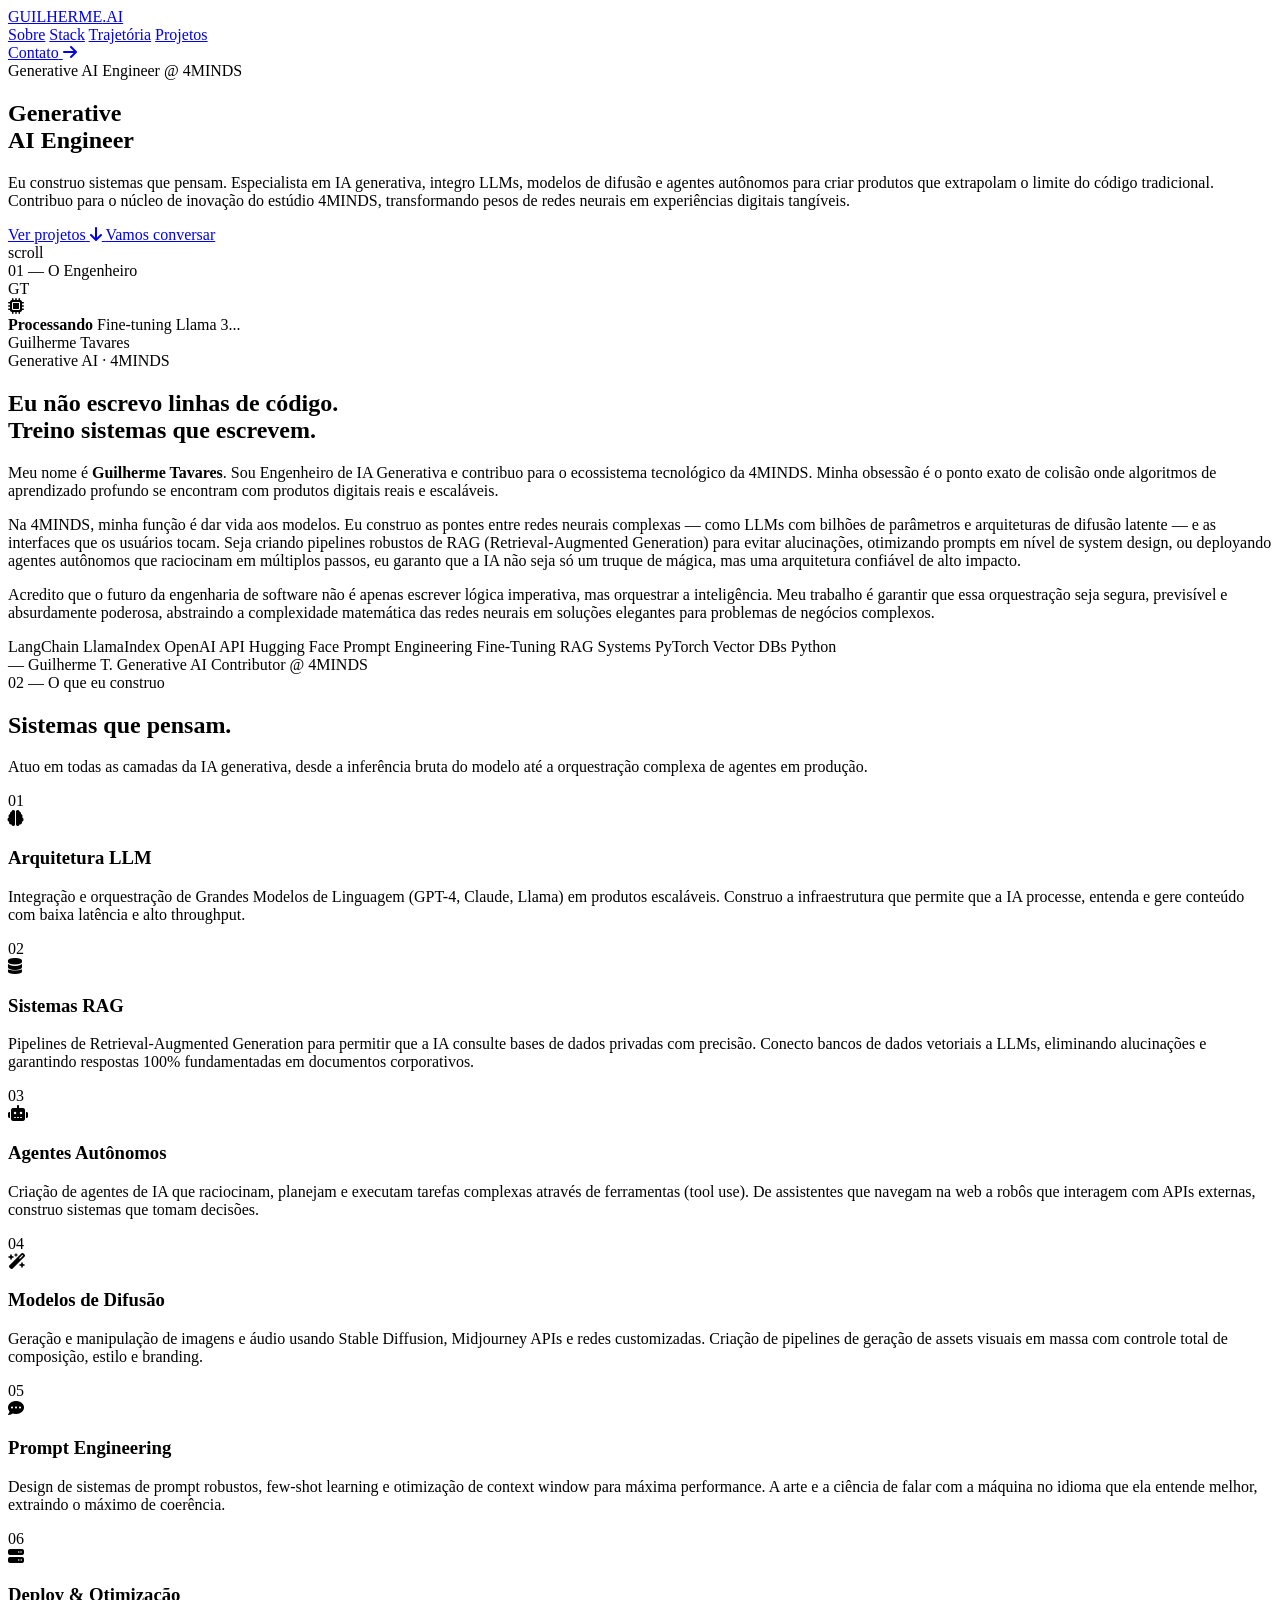
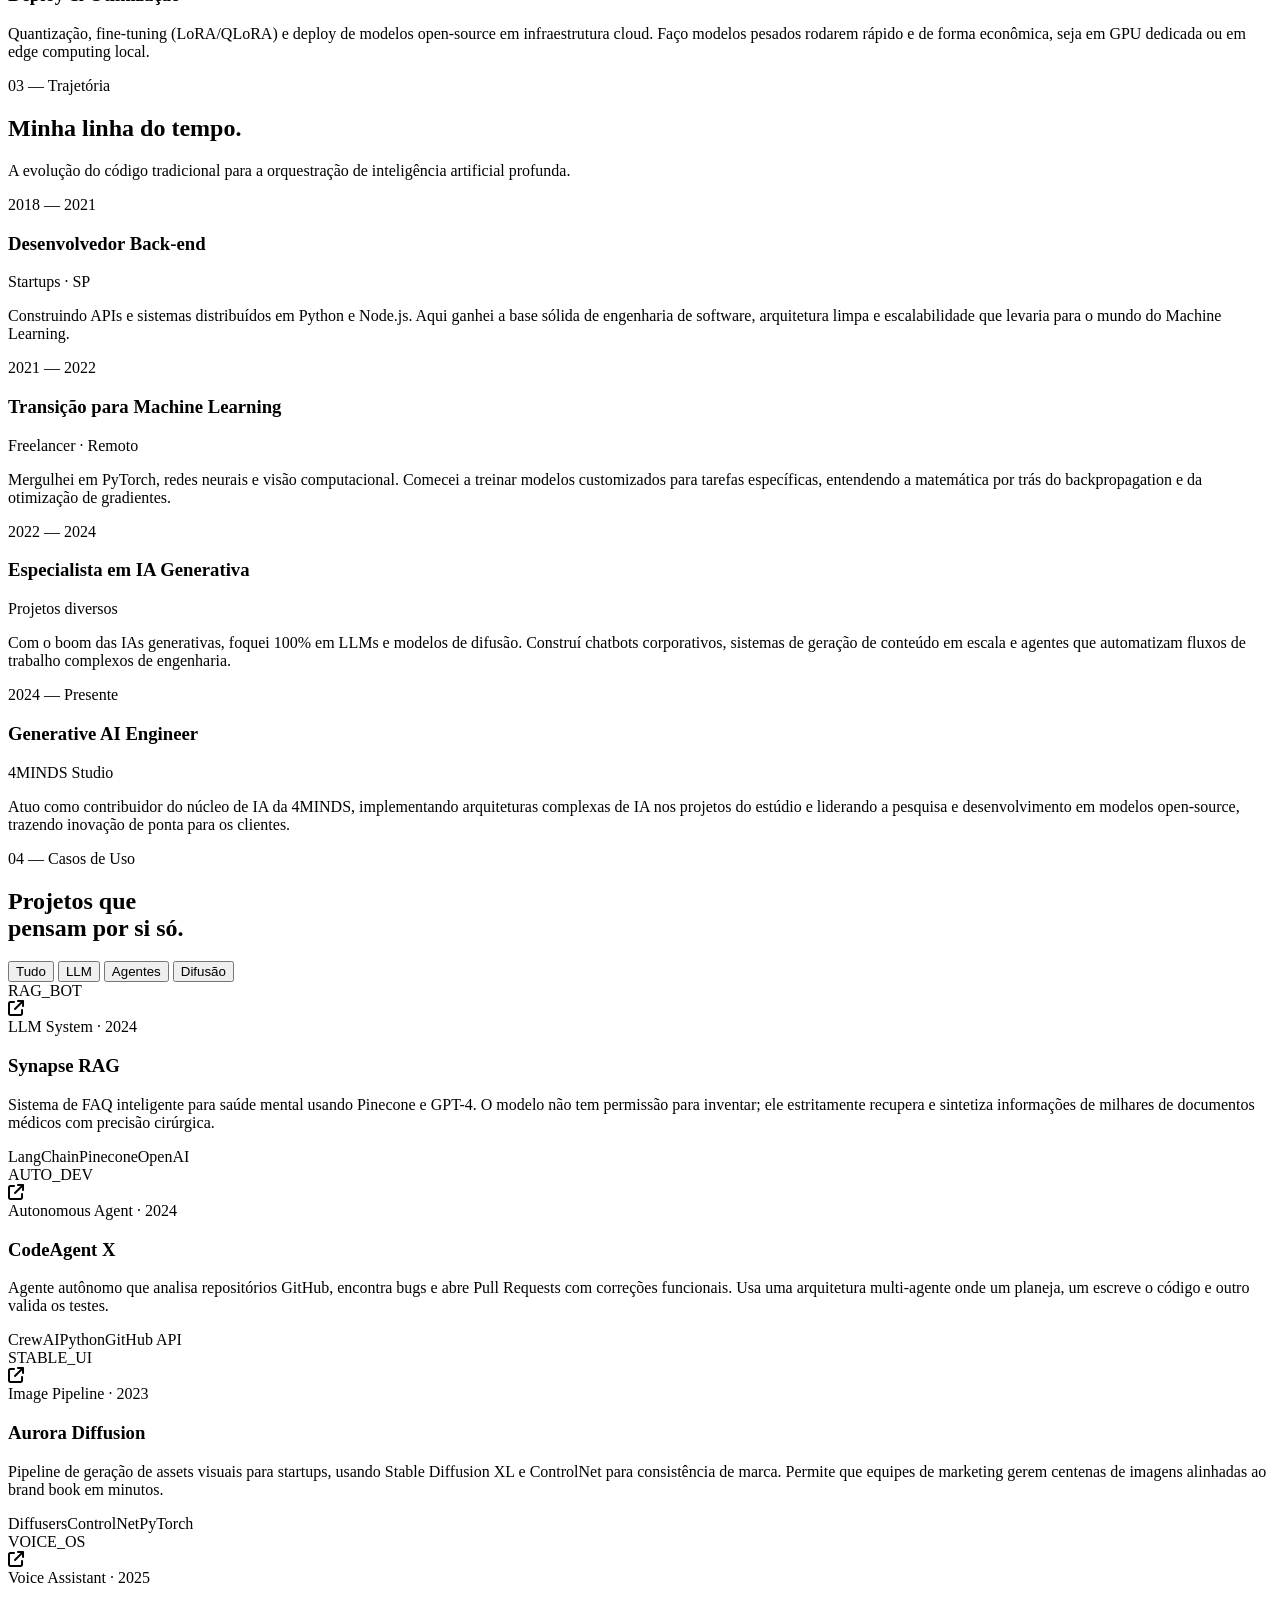
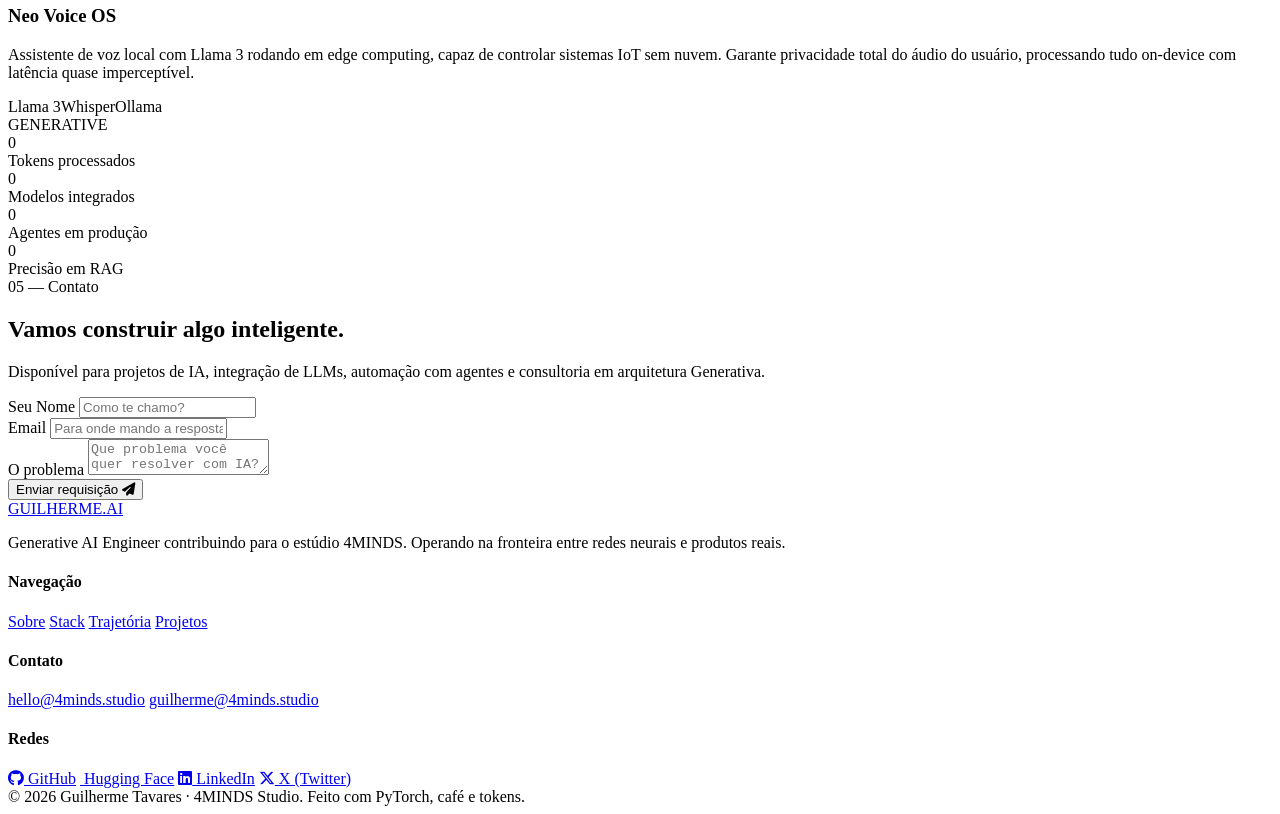
==== corecao.html @ 29cbefaf "Add corecao.html with complete webpage structure" ====
<!DOCTYPE html>
<html lang="pt-BR">
<head>
  <meta charset="UTF-8">
  <meta name="viewport" content="width=device-width, initial-scale=1.0">
  <title>Guilherme Tavares — Generative AI Engineer</title>
  <link rel="preconnect" href="https://fonts.googleapis.com">
  <link rel="preconnect" href="https://fonts.gstatic.com" crossorigin>
  <link href="https://fonts.googleapis.com/css2?family=Syne:wght@600;700;800&family=Manrope:wght@300;400;500;600;700;800&family=JetBrains+Mono:wght@400;500&display=swap" rel="stylesheet">
  <link rel="stylesheet" href="https://cdnjs.cloudflare.com/ajax/libs/font-awesome/6.4.0/css/all.min.css">
  <link rel="stylesheet" href="style-guilherme-tavares.css">
</head>
<body>

  <!-- Camadas de UI -->
  <div class="scroll-progress" id="scrollProgress"></div>
  <div class="cursor" id="cursor"></div>
  <div class="cursor-dot" id="cursorDot"></div>
  <div class="noise"></div>

  <!-- Navegação -->
  <header class="nav" id="nav">
    <div class="nav-inner">
      <a href="#" class="nav-logo">GUILHERME<span>.AI</span></a>
      <nav class="nav-links">
        <a href="#sobre">Sobre</a>
        <a href="#servicos">Stack</a>
        <a href="#experiencia">Trajetória</a>
        <a href="#projetos">Projetos</a>
      </nav>
      <a href="#contato" class="btn btn-nav magnetic">
        <span>Contato</span>
        <i class="fas fa-arrow-right"></i>
      </a>
    </div>
  </header>

  <main>

    <!-- HERO -->
    <section class="hero">
      <div class="hero-bg">
        <div class="grid-bg"></div>
        <div class="orb orb-1"></div>
        <div class="orb orb-2"></div>
        <div class="orb orb-3"></div>
      </div>

      <div class="hero-content">
        <div class="hero-badge">
          <span class="pulse-dot"></span>
          <span>Generative AI Engineer @ 4MINDS</span>
        </div>

        <h1 class="hero-title" id="heroTitle">
          <span class="text-stroke">Generative</span><br>
          AI Engineer
        </h1>

        <p class="hero-sub">
          Eu construo sistemas que pensam. Especialista em IA generativa, integro LLMs, 
          modelos de difusão e agentes autônomos para criar produtos que extrapolam o limite do código tradicional. 
          Contribuo para o núcleo de inovação do estúdio 4MINDS, transformando pesos de redes neurais em experiências digitais tangíveis.
        </p>

        <div class="hero-cta">
          <a href="#projetos" class="btn btn-primary magnetic">
            <span>Ver projetos</span>
            <i class="fas fa-arrow-down"></i>
          </a>
          <a href="#contato" class="btn btn-ghost">
            <span>Vamos conversar</span>
          </a>
        </div>
      </div>

      <div class="scroll-hint">
        <span>scroll</span>
        <div class="scroll-line"></div>
      </div>
    </section>

    <!-- SOBRE MIM -->
    <section id="sobre" class="about">
      <div class="section-tag">
        <span class="tag-line"></span>
        <span>01 — O Engenheiro</span>
      </div>

      <div class="about-grid">
        <div class="about-visual reveal">
          <div class="monogram">G<span>T</span></div>
          <div class="floating-card">
            <i class="fas fa-microchip"></i>
            <div>
              <strong>Processando</strong>
              <span id="liveStatus">Fine-tuning Llama 3...</span>
            </div>
          </div>
          <div class="image-tag" id="nameScramble">Guilherme Tavares<br><span>Generative AI · 4MINDS</span></div>
        </div>

        <div class="about-content">
          <h2 class="section-title">
            Eu não escrevo linhas de código.<br>
            <span class="accent">Treino sistemas que escrevem.</span>
          </h2>

          <p class="lead">
            Meu nome é <strong>Guilherme Tavares</strong>. Sou Engenheiro de IA Generativa e contribuo para o ecossistema tecnológico da 4MINDS. 
            Minha obsessão é o ponto exato de colisão onde algoritmos de aprendizado profundo se encontram com produtos digitais reais e escaláveis.
          </p>

          <p>
            Na 4MINDS, minha função é dar vida aos modelos. Eu construo as pontes entre redes neurais complexas — como LLMs com bilhões de parâmetros e arquiteturas de difusão latente — e as interfaces que os usuários tocam. 
            Seja criando pipelines robustos de RAG (Retrieval-Augmented Generation) para evitar alucinações, otimizando prompts em nível de system design, ou deployando agentes autônomos que raciocinam em múltiplos passos, eu garanto que a IA não seja só um truque de mágica, mas uma arquitetura confiável de alto impacto.
          </p>

          <p>
            Acredito que o futuro da engenharia de software não é apenas escrever lógica imperativa, mas orquestrar a inteligência. Meu trabalho é garantir que essa orquestração seja segura, previsível e absurdamente poderosa, abstraindo a complexidade matemática das redes neurais em soluções elegantes para problemas de negócios complexos.
          </p>

          <div class="skills">
            <span>LangChain</span>
            <span>LlamaIndex</span>
            <span>OpenAI API</span>
            <span>Hugging Face</span>
            <span>Prompt Engineering</span>
            <span>Fine-Tuning</span>
            <span>RAG Systems</span>
            <span>PyTorch</span>
            <span>Vector DBs</span>
            <span>Python</span>
          </div>

          <div class="signature">
            <span class="sig-name">— Guilherme T.</span>
            <span class="sig-role">Generative AI Contributor @ 4MINDS</span>
          </div>
        </div>
      </div>
    </section>

    <!-- SERVIÇOS / STACK -->
    <section id="servicos" class="services">
      <div class="section-tag">
        <span class="tag-line"></span>
        <span>02 — O que eu construo</span>
      </div>
      <h2 class="section-title">Sistemas que <span class="accent">pensam.</span></h2>
      <p class="section-desc">
        Atuo em todas as camadas da IA generativa, desde a inferência bruta do modelo até a orquestração complexa de agentes em produção.
      </p>

      <div class="services-grid">
        <div class="service-card reveal">
          <div class="service-num">01</div>
          <div class="service-icon"><i class="fas fa-brain"></i></div>
          <h3>Arquitetura LLM</h3>
          <p>Integração e orquestração de Grandes Modelos de Linguagem (GPT-4, Claude, Llama) em produtos escaláveis. Construo a infraestrutura que permite que a IA processe, entenda e gere conteúdo com baixa latência e alto throughput.</p>
        </div>

        <div class="service-card reveal">
          <div class="service-num">02</div>
          <div class="service-icon"><i class="fas fa-database"></i></div>
          <h3>Sistemas RAG</h3>
          <p>Pipelines de Retrieval-Augmented Generation para permitir que a IA consulte bases de dados privadas com precisão. Conecto bancos de dados vetoriais a LLMs, eliminando alucinações e garantindo respostas 100% fundamentadas em documentos corporativos.</p>
        </div>

        <div class="service-card reveal">
          <div class="service-num">03</div>
          <div class="service-icon"><i class="fas fa-robot"></i></div>
          <h3>Agentes Autônomos</h3>
          <p>Criação de agentes de IA que raciocinam, planejam e executam tarefas complexas através de ferramentas (tool use). De assistentes que navegam na web a robôs que interagem com APIs externas, construo sistemas que tomam decisões.</p>
        </div>

        <div class="service-card reveal">
          <div class="service-num">04</div>
          <div class="service-icon"><i class="fas fa-wand-magic-sparkles"></i></div>
          <h3>Modelos de Difusão</h3>
          <p>Geração e manipulação de imagens e áudio usando Stable Diffusion, Midjourney APIs e redes customizadas. Criação de pipelines de geração de assets visuais em massa com controle total de composição, estilo e branding.</p>
        </div>

        <div class="service-card reveal">
          <div class="service-num">05</div>
          <div class="service-icon"><i class="fas fa-comment-dots"></i></div>
          <h3>Prompt Engineering</h3>
          <p>Design de sistemas de prompt robustos, few-shot learning e otimização de context window para máxima performance. A arte e a ciência de falar com a máquina no idioma que ela entende melhor, extraindo o máximo de coerência.</p>
        </div>

        <div class="service-card reveal">
          <div class="service-num">06</div>
          <div class="service-icon"><i class="fas fa-server"></i></div>
          <h3>Deploy & Otimização</h3>
          <p>Quantização, fine-tuning (LoRA/QLoRA) e deploy de modelos open-source em infraestrutura cloud. Faço modelos pesados rodarem rápido e de forma econômica, seja em GPU dedicada ou em edge computing local.</p>
        </div>
      </div>
    </section>

    <!-- EXPERIÊNCIA -->
    <section id="experiencia" class="experience">
      <div class="section-tag">
        <span class="tag-line"></span>
        <span>03 — Trajetória</span>
      </div>

      <h2 class="section-title center">
        Minha <span class="accent">linha do tempo.</span>
      </h2>
      <p class="section-desc center">
        A evolução do código tradicional para a orquestração de inteligência artificial profunda.
      </p>

      <div class="timeline">
        <div class="timeline-line"></div>
        
        <div class="timeline-item reveal">
          <div class="timeline-dot"></div>
          <div class="timeline-content">
            <span class="timeline-phase">2018 — 2021</span>
            <h3>Desenvolvedor Back-end</h3>
            <div class="timeline-company">Startups · SP</div>
            <p>Construindo APIs e sistemas distribuídos em Python e Node.js. Aqui ganhei a base sólida de engenharia de software, arquitetura limpa e escalabilidade que levaria para o mundo do Machine Learning.</p>
          </div>
        </div>

        <div class="timeline-item reveal">
          <div class="timeline-dot"></div>
          <div class="timeline-content">
            <span class="timeline-phase">2021 — 2022</span>
            <h3>Transição para Machine Learning</h3>
            <div class="timeline-company">Freelancer · Remoto</div>
            <p>Mergulhei em PyTorch, redes neurais e visão computacional. Comecei a treinar modelos customizados para tarefas específicas, entendendo a matemática por trás do backpropagation e da otimização de gradientes.</p>
          </div>
        </div>

        <div class="timeline-item reveal">
          <div class="timeline-dot"></div>
          <div class="timeline-content">
            <span class="timeline-phase">2022 — 2024</span>
            <h3>Especialista em IA Generativa</h3>
            <div class="timeline-company">Projetos diversos</div>
            <p>Com o boom das IAs generativas, foquei 100% em LLMs e modelos de difusão. Construí chatbots corporativos, sistemas de geração de conteúdo em escala e agentes que automatizam fluxos de trabalho complexos de engenharia.</p>
          </div>
        </div>

        <div class="timeline-item reveal">
          <div class="timeline-dot"></div>
          <div class="timeline-content">
            <span class="timeline-phase">2024 — Presente</span>
            <h3>Generative AI Engineer</h3>
            <div class="timeline-company">4MINDS Studio</div>
            <p>Atuo como contribuidor do núcleo de IA da 4MINDS, implementando arquiteturas complexas de IA nos projetos do estúdio e liderando a pesquisa e desenvolvimento em modelos open-source, trazendo inovação de ponta para os clientes.</p>
          </div>
        </div>
      </div>
    </section>

    <!-- PROJETOS -->
    <section id="projetos" class="projects">
      <div class="section-tag">
        <span class="tag-line"></span>
        <span>04 — Casos de Uso</span>
      </div>

      <div class="projects-header">
        <h2 class="section-title">
          Projetos que <br><span class="accent">pensam por si só.</span>
        </h2>
        <div class="project-filters">
          <button class="filter-btn active" data-filter="all">Tudo</button>
          <button class="filter-btn" data-filter="llm">LLM</button>
          <button class="filter-btn" data-filter="agent">Agentes</button>
          <button class="filter-btn" data-filter="diffusion">Difusão</button>
        </div>
      </div>

      <div class="projects-grid">
        <article class="project-card reveal" data-category="llm">
          <div class="project-visual">
            <div class="project-code">RAG_BOT</div>
            <div class="project-overlay">
              <span class="project-link"><i class="fas fa-arrow-up-right-from-square"></i></span>
            </div>
          </div>
          <div class="project-info">
            <span class="project-cat">LLM System · 2024</span>
            <h3>Synapse RAG</h3>
            <p>Sistema de FAQ inteligente para saúde mental usando Pinecone e GPT-4. O modelo não tem permissão para inventar; ele estritamente recupera e sintetiza informações de milhares de documentos médicos com precisão cirúrgica.</p>
            <div class="project-tech">
              <span>LangChain</span><span>Pinecone</span><span>OpenAI</span>
            </div>
          </div>
        </article>

        <article class="project-card reveal" data-category="agent">
          <div class="project-visual">
            <div class="project-code">AUTO_DEV</div>
            <div class="project-overlay">
              <span class="project-link"><i class="fas fa-arrow-up-right-from-square"></i></span>
            </div>
          </div>
          <div class="project-info">
            <span class="project-cat">Autonomous Agent · 2024</span>
            <h3>CodeAgent X</h3>
            <p>Agente autônomo que analisa repositórios GitHub, encontra bugs e abre Pull Requests com correções funcionais. Usa uma arquitetura multi-agente onde um planeja, um escreve o código e outro valida os testes.</p>
            <div class="project-tech">
              <span>CrewAI</span><span>Python</span><span>GitHub API</span>
            </div>
          </div>
        </article>

        <article class="project-card reveal" data-category="diffusion">
          <div class="project-visual">
            <div class="project-code">STABLE_UI</div>
            <div class="project-overlay">
              <span class="project-link"><i class="fas fa-arrow-up-right-from-square"></i></span>
            </div>
          </div>
          <div class="project-info">
            <span class="project-cat">Image Pipeline · 2023</span>
            <h3>Aurora Diffusion</h3>
            <p>Pipeline de geração de assets visuais para startups, usando Stable Diffusion XL e ControlNet para consistência de marca. Permite que equipes de marketing gerem centenas de imagens alinhadas ao brand book em minutos.</p>
            <div class="project-tech">
              <span>Diffusers</span><span>ControlNet</span><span>PyTorch</span>
            </div>
          </div>
        </article>

        <article class="project-card reveal" data-category="llm agent">
          <div class="project-visual">
            <div class="project-code">VOICE_OS</div>
            <div class="project-overlay">
              <span class="project-link"><i class="fas fa-arrow-up-right-from-square"></i></span>
            </div>
          </div>
          <div class="project-info">
            <span class="project-cat">Voice Assistant · 2025</span>
            <h3>Neo Voice OS</h3>
            <p>Assistente de voz local com Llama 3 rodando em edge computing, capaz de controlar sistemas IoT sem nuvem. Garante privacidade total do áudio do usuário, processando tudo on-device com latência quase imperceptível.</p>
            <div class="project-tech">
              <span>Llama 3</span><span>Whisper</span><span>Ollama</span>
            </div>
          </div>
        </article>
      </div>
    </section>

    <!-- STATS -->
    <section class="stats">
      <div class="stats-bg">
        <div class="big-text">GENERATIVE</div>
      </div>
      <div class="stats-grid">
        <div class="stat-card reveal">
          <div class="stat-number" data-target="5" data-suffix="M+">0</div>
          <div class="stat-label">Tokens processados</div>
        </div>
        <div class="stat-card reveal">
          <div class="stat-number" data-target="40" data-suffix="+">0</div>
          <div class="stat-label">Modelos integrados</div>
        </div>
        <div class="stat-card reveal">
          <div class="stat-number" data-target="15" data-suffix="+">0</div>
          <div class="stat-label">Agentes em produção</div>
        </div>
        <div class="stat-card reveal">
          <div class="stat-number" data-target="99" data-suffix="%">0</div>
          <div class="stat-label">Precisão em RAG</div>
        </div>
      </div>
    </section>

    <!-- CONTATO -->
    <section id="contato" class="contact">
      <div class="section-tag">
        <span class="tag-line"></span>
        <span>05 — Contato</span>
      </div>
      <h2 class="section-title center">
        Vamos construir algo <span class="accent">inteligente.</span>
      </h2>
      <p class="section-desc center">
        Disponível para projetos de IA, integração de LLMs, automação com agentes e consultoria em arquitetura Generativa.
      </p>

      <form class="contact-form reveal" id="contactForm">
        <div class="form-group">
          <label>Seu Nome</label>
          <input type="text" class="form-input" placeholder="Como te chamo?" required>
        </div>
        <div class="form-group">
          <label>Email</label>
          <input type="email" class="form-input" placeholder="Para onde mando a resposta?" required>
        </div>
        <div class="form-group">
          <label>O problema</label>
          <textarea class="form-textarea" placeholder="Que problema você quer resolver com IA?"></textarea>
        </div>
        <button type="submit" class="btn btn-primary btn-xl magnetic">
          <span>Enviar requisição</span>
          <i class="fas fa-paper-plane"></i>
        </button>
      </form>
    </section>

  </main>

  <!-- FOOTER -->
  <footer class="footer">
    <div class="footer-inner">
      <div class="footer-brand">
        <a href="#" class="nav-logo">GUILHERME<span>.AI</span></a>
        <p>Generative AI Engineer contribuindo para o estúdio 4MINDS. Operando na fronteira entre redes neurais e produtos reais.</p>
      </div>

      <div class="footer-col">
        <h4>Navegação</h4>
        <a href="#sobre">Sobre</a>
        <a href="#servicos">Stack</a>
        <a href="#experiencia">Trajetória</a>
        <a href="#projetos">Projetos</a>
      </div>

      <div class="footer-col">
        <h4>Contato</h4>
        <a href="mailto:hello@4minds.studio">hello@4minds.studio</a>
        <a href="mailto:guilherme@4minds.studio">guilherme@4minds.studio</a>
      </div>

      <div class="footer-col">
        <h4>Redes</h4>
        <a href="#"><i class="fab fa-github"></i> GitHub</a>
        <a href="#"><i class="fab fa-huggingface"></i> Hugging Face</a>
        <a href="#"><i class="fab fa-linkedin"></i> LinkedIn</a>
        <a href="#"><i class="fab fa-x-twitter"></i> X (Twitter)</a>
      </div>
    </div>

    <div class="footer-bottom">
      <span>© 2026 Guilherme Tavares · 4MINDS Studio.</span>
      <span>Feito com PyTorch, café e tokens.</span>
    </div>
  </footer>

  <!-- SCRIPT UNIFICADO CORRIGIDO -->
  <script>
    document.addEventListener('DOMContentLoaded', () => {

      // ===== 1. Cursor Customizado =====
      const cursor = document.getElementById('cursor');
      const cursorDot = document.getElementById('cursorDot');
      let mouseX = 0, mouseY = 0;
      let curX = 0, curY = 0;

      if (window.innerWidth > 768 && cursor && cursorDot) {
        document.addEventListener('mousemove', (e) => {
          mouseX = e.clientX;
          mouseY = e.clientY;
          cursorDot.style.transform = `translate(${mouseX - 3}px, ${mouseY - 3}px)`;
        });

        function animateCursor() {
          curX += (mouseX - curX) * 0.18;
          curY += (mouseY - curY) * 0.18;
          cursor.style.transform = `translate(${curX - 18}px, ${curY - 18}px)`;
          requestAnimationFrame(animateCursor);
        }
        animateCursor();

        const interactiveElements = document.querySelectorAll('a, button, .magnetic, .project-card, .timeline-content, .skills span, .form-input, .form-textarea');
        interactiveElements.forEach(el => {
          el.addEventListener('mouseenter', () => cursor.classList.add('cursor-grow'));
          el.addEventListener('mouseleave', () => cursor.classList.remove('cursor-grow'));
        });
      }

      // ===== 2. Barra de Progresso & Nav Scroll =====
      const progress = document.getElementById('scrollProgress');
      const nav = document.getElementById('nav');

      window.addEventListener('scroll', () => {
        const h = document.documentElement;
        const scrollTop = h.scrollTop || document.body.scrollTop;
        const scrollHeight = h.scrollHeight - h.clientHeight;
        
        if (progress && scrollHeight > 0) {
          const scrolled = (scrollTop / scrollHeight) * 100;
          progress.style.width = scrolled + '%';
        }

        if (nav) {
          if (scrollTop > 50) {
            nav.classList.add('nav-scrolled');
          } else {
            nav.classList.remove('nav-scrolled');
          }
        }
      });

      // ===== 3. Filtro de Projetos =====
      const filterBtns = document.querySelectorAll('.filter-btn');
      const projectCards = document.querySelectorAll('.project-card');

      if (filterBtns.length > 0 && projectCards.length > 0) {
        filterBtns.forEach(btn => {
          btn.addEventListener('click', () => {
            filterBtns.forEach(b => b.classList.remove('active'));
            btn.classList.add('active');

            const filterValue = btn.getAttribute('data-filter');

            projectCards.forEach(card => {
              const category = card.getAttribute('data-category') || '';
              if (filterValue === 'all' || category.includes(filterValue)) {
                card.classList.remove('hidden');
              } else {
                card.classList.add('hidden');
              }
            });
          });
        });
      }

      // ===== 4. Animação de Revelação ao Rolar (Scroll Reveal) =====
      const revealElements = document.querySelectorAll('.reveal');

      if (revealElements.length > 0) {
        const revealOnScroll = () => {
          const triggerBottom = window.innerHeight * 0.9;

          revealElements.forEach(el => {
            const boxTop = el.getBoundingClientRect().top;
            if (boxTop < triggerBottom) {
              el.classList.add('revealed');
            }
          });
        };

        window.addEventListener('scroll', revealOnScroll);
        revealOnScroll(); 
      }

    });
  </script>
</body>
</html>
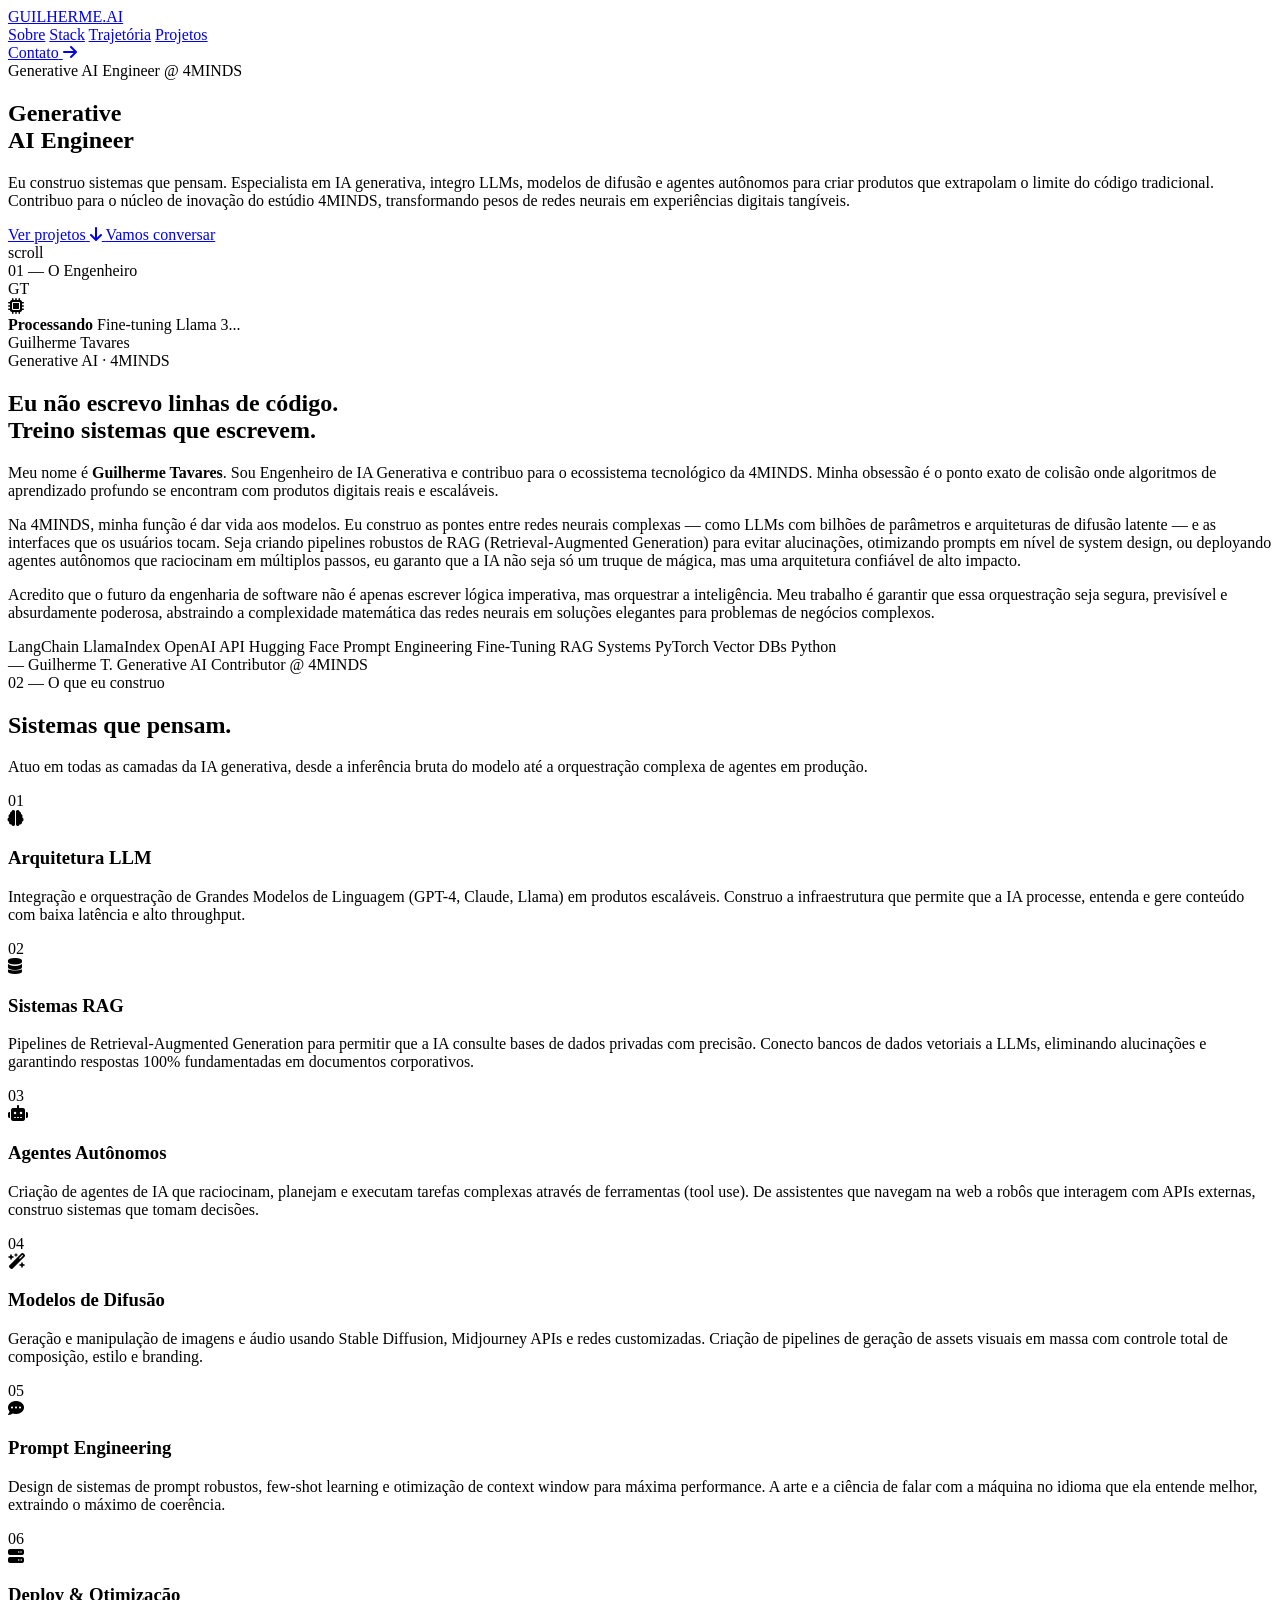
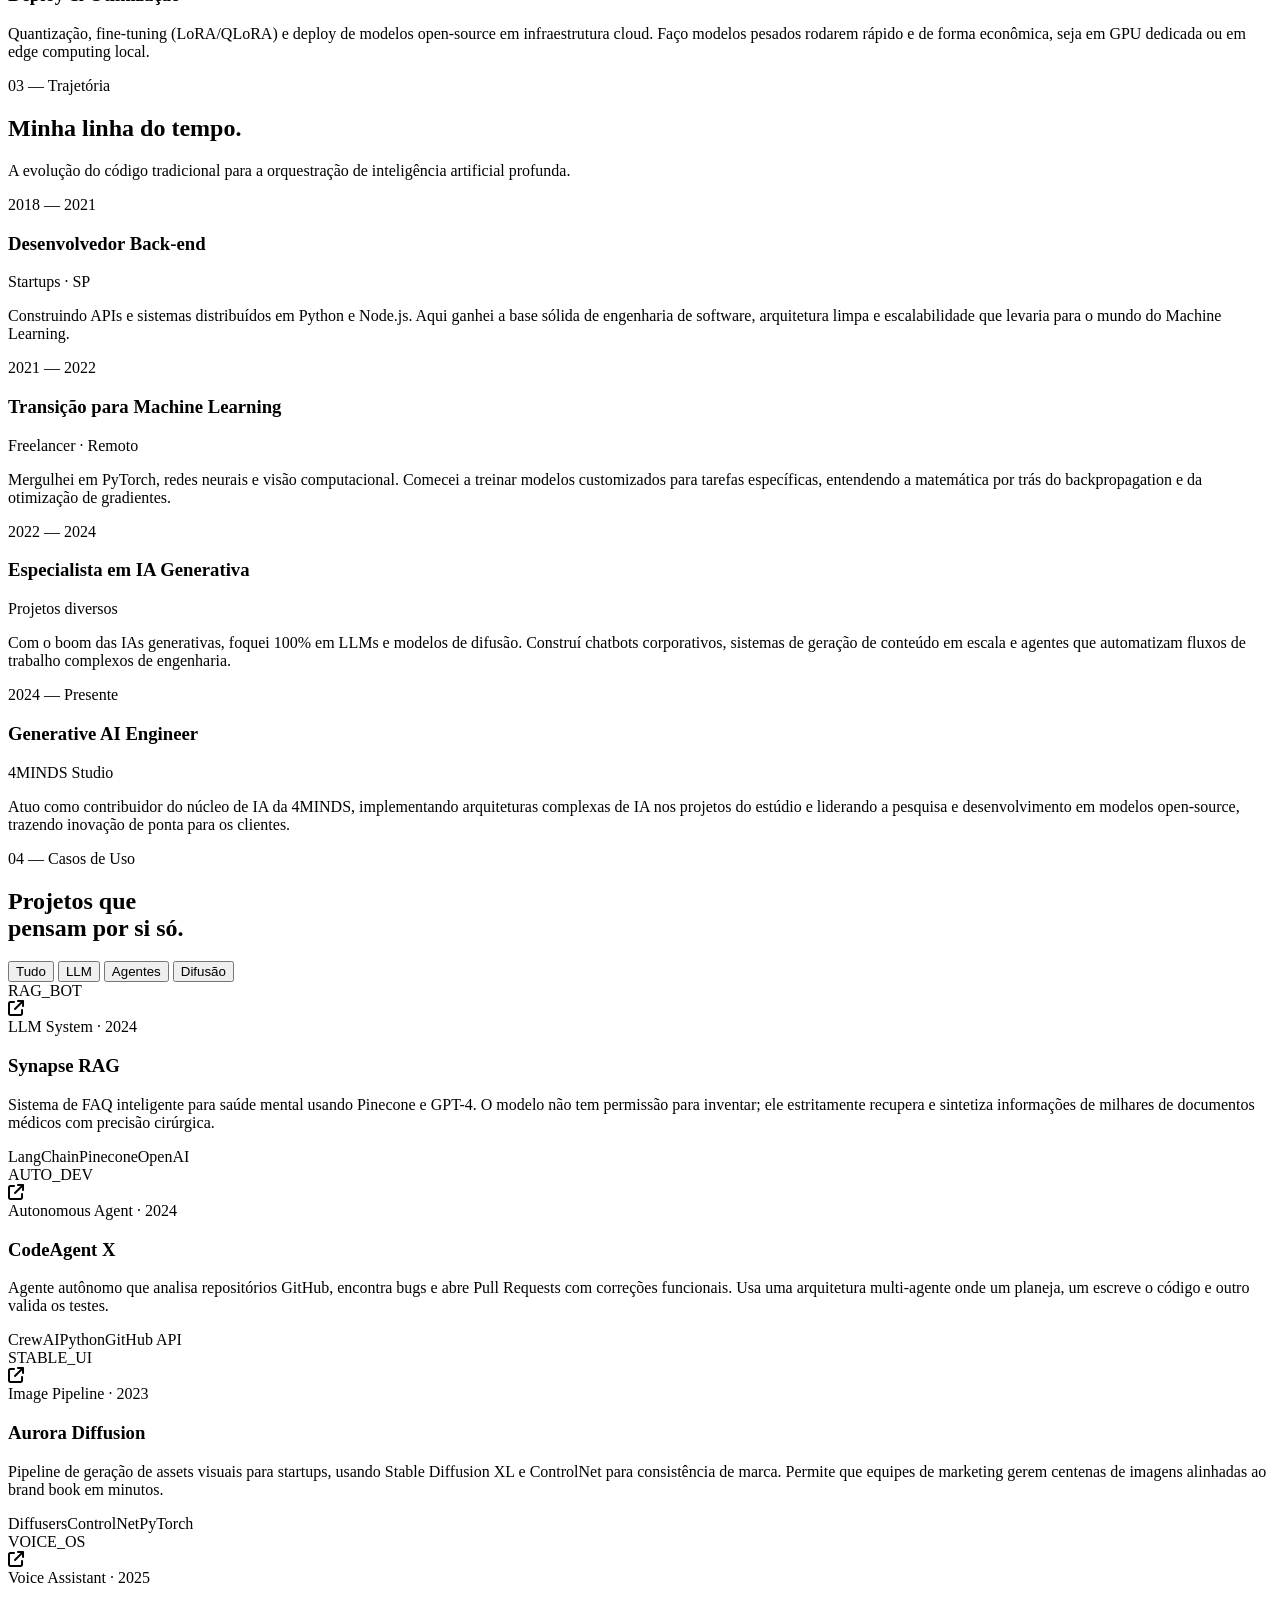
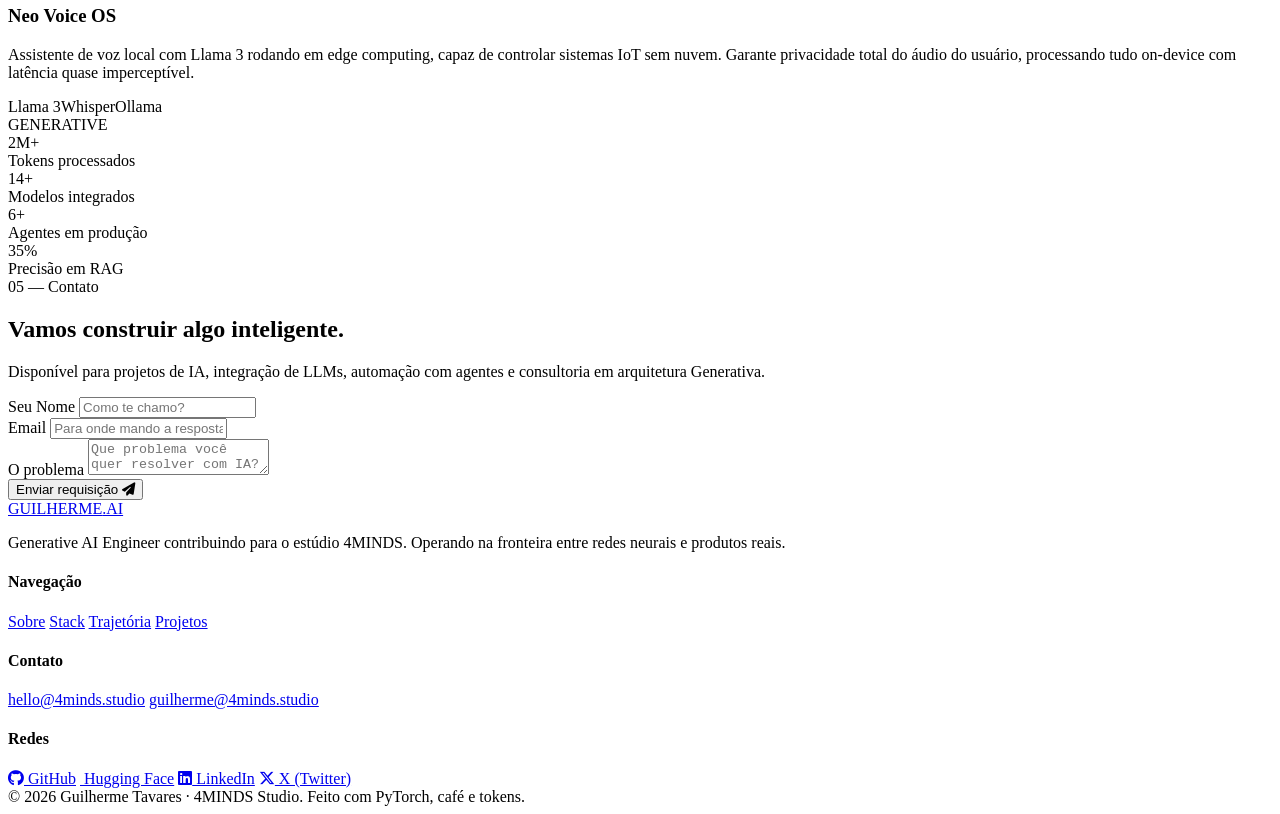
==== commit 0b44af03: "Update corecao.html" ====
--- a/corecao.html
+++ b/corecao.html
@@ -443,7 +443,7 @@
     </div>
   </footer>
 
-  <!-- SCRIPT UNIFICADO CORRIGIDO -->
+  <!-- SCRIPT UNIFICADO COM CONTADOR ANIMADO -->
   <script>
     document.addEventListener('DOMContentLoaded', () => {
 
@@ -541,6 +541,43 @@
         revealOnScroll(); 
       }
 
+      // ===== 5. Contador Animado das Estatísticas =====
+      const statsSection = document.querySelector('.stats');
+      const statNumbers = document.querySelectorAll('.stat-number');
+      let animated = false;
+
+      const runCounters = () => {
+        statNumbers.forEach(num => {
+          const target = +num.getAttribute('data-target');
+          const suffix = num.getAttribute('data-suffix') || '';
+          let count = 0;
+          const speed = target / 40; 
+
+          const updateCount = () => {
+            count += speed;
+            if (count < target) {
+              num.textContent = Math.ceil(count) + suffix;
+              setTimeout(updateCount, 35);
+            } else {
+              num.textContent = target + suffix;
+            }
+          };
+          updateCount();
+        });
+      };
+
+      if (statsSection && statNumbers.length > 0) {
+        const observer = new IntersectionObserver((entries) => {
+          entries.forEach(entry => {
+            if (entry.isIntersecting && !animated) {
+              runCounters();
+              animated = true;
+            }
+          });
+        }, { threshold: 0.3 });
+        observer.observe(statsSection);
+      }
+
     });
   </script>
 </body>
